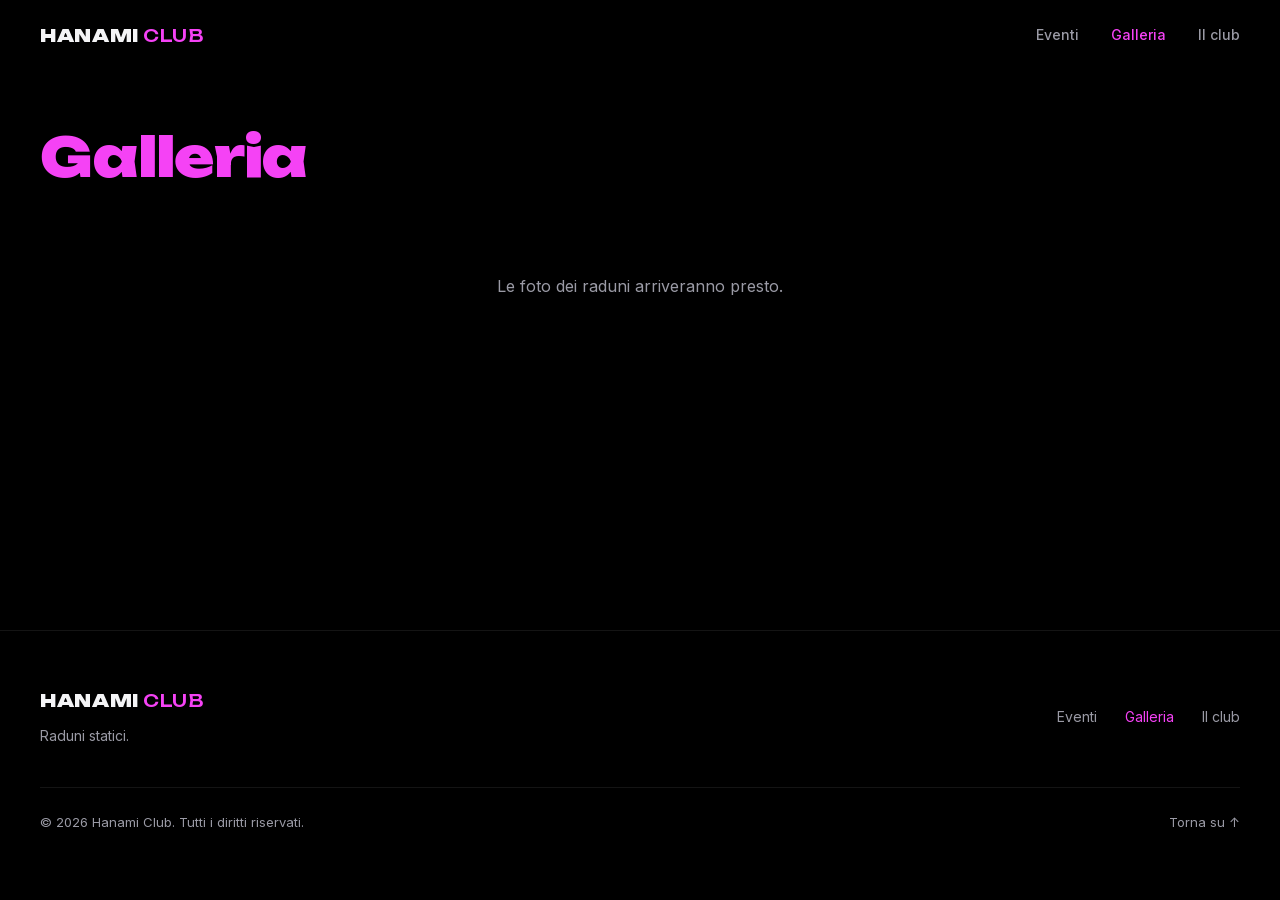
==== galleria.html @ 3991b8df "Pagina Galleria: anteprime per raduno e vista Vedi tutte Co-Authored-By: Claude Opus 5.5 <noreply@an" ====
<!doctype html>
<html lang="it">
<head>
  <meta charset="utf-8">
  <meta name="viewport" content="width=device-width, initial-scale=1">
  <title>Galleria — Hanami Club</title>
  <meta name="description" content="Le foto dei raduni Hanami Club a Gallarate.">
  <meta name="theme-color" content="#000000">
  <link rel="icon" href="data:image/svg+xml,%3Csvg xmlns='http://www.w3.org/2000/svg' viewBox='0 0 32 32'%3E%3Crect width='32' height='32' rx='6' fill='%23000'/%3E%3Cpath d='M16 6c2 3 2 6 0 9-2-3-2-6 0-9zm0 20c-2-3-2-6 0-9 2 3 2 6 0 9zM6 16c3-2 6-2 9 0-3 2-6 2-9 0zm20 0c-3 2-6 2-9 0 3-2 6-2 9 0z' fill='%23f542f5'/%3E%3C/svg%3E">
  <link rel="preload" href="fonts/inter-latin.woff2" as="font" type="font/woff2" crossorigin>
  <link rel="preload" href="fonts/unbounded-latin.woff2" as="font" type="font/woff2" crossorigin>
  <link rel="stylesheet" href="css/fonts.css">
  <link rel="stylesheet" href="css/style.css">
</head>
<body>

  <!-- NAV -->
  <header class="nav" id="top">
    <div class="container nav__inner">
      <a href="index.html" class="logo" aria-label="Hanami Club, vai alla home">
        <span class="logo__text">HANAMI<span>CLUB</span></span>
      </a>
      <nav class="nav__links" id="navLinks" aria-label="Navigazione principale">
        <a href="index.html#eventi">Eventi</a>
        <a href="galleria.html" aria-current="page">Galleria</a>
        <a href="index.html#club">Il club</a>
      </nav>
      <button class="nav__toggle" id="navToggle" aria-label="Apri menu" aria-expanded="false" aria-controls="navLinks">
        <span></span><span></span>
      </button>
    </div>
  </header>

  <main>
    <section class="section gallery" id="galleria">
      <div class="container" id="galleryRoot" aria-live="polite"></div>
    </section>
  </main>

  <!-- FOOTER -->
  <footer class="footer">
    <div class="container footer__inner">
      <div>
        <a href="index.html" class="logo">
          <span class="logo__text">HANAMI<span>CLUB</span></span>
        </a>
        <p class="footer__tag">Raduni statici.</p>
      </div>
      <nav class="footer__links" aria-label="Link footer">
        <a href="index.html#eventi">Eventi</a>
        <a href="galleria.html" aria-current="page">Galleria</a>
        <a href="index.html#club">Il club</a>
      </nav>
    </div>
    <div class="container footer__bottom">
      <span>© <span id="year"></span> Hanami Club. Tutti i diritti riservati.</span>
      <a href="#top">Torna su ↑</a>
    </div>
  </footer>

  <script src="js/nav.js"></script>
  <script src="js/eventi.js"></script>
  <script src="js/foto.js"></script>
  <script src="js/galleria.js"></script>
</body>
</html>
---- css/fonts.css ----
/* Font ospitati localmente (nessuna richiesta a Google).
   Inter e Unbounded: SIL Open Font License 1.1 — vedi fonts/OFL-*.txt */

/* Inter — latin */
@font-face {
  font-family: "Inter";
  font-style: normal;
  font-weight: 100 900;
  font-display: swap;
  src: url("../fonts/inter-latin.woff2") format("woff2");
  unicode-range: U+0000-00FF, U+0131, U+0152-0153, U+02BB-02BC, U+02C6, U+02DA, U+02DC, U+0304, U+0308, U+0329, U+2000-206F, U+20AC, U+2122, U+2191, U+2193, U+2212, U+2215, U+FEFF, U+FFFD;
}
/* Inter — latin-ext */
@font-face {
  font-family: "Inter";
  font-style: normal;
  font-weight: 100 900;
  font-display: swap;
  src: url("../fonts/inter-latin-ext.woff2") format("woff2");
  unicode-range: U+0100-02BA, U+02BD-02C5, U+02C7-02CC, U+02CE-02D7, U+02DD-02FF, U+0304, U+0308, U+0329, U+1D00-1DBF, U+1E00-1E9F, U+1EF2-1EFF, U+2020, U+20A0-20AB, U+20AD-20C4, U+2113, U+2C60-2C7F, U+A720-A7FF;
}
/* Unbounded — latin */
@font-face {
  font-family: "Unbounded";
  font-style: normal;
  font-weight: 200 900;
  font-display: swap;
  src: url("../fonts/unbounded-latin.woff2") format("woff2");
  unicode-range: U+0000-00FF, U+0131, U+0152-0153, U+02BB-02BC, U+02C6, U+02DA, U+02DC, U+0304, U+0308, U+0329, U+2000-206F, U+20AC, U+2122, U+2191, U+2193, U+2212, U+2215, U+FEFF, U+FFFD;
}
/* Unbounded — latin-ext */
@font-face {
  font-family: "Unbounded";
  font-style: normal;
  font-weight: 200 900;
  font-display: swap;
  src: url("../fonts/unbounded-latin-ext.woff2") format("woff2");
  unicode-range: U+0100-02BA, U+02BD-02C5, U+02C7-02CC, U+02CE-02D7, U+02DD-02FF, U+0304, U+0308, U+0329, U+1D00-1DBF, U+1E00-1E9F, U+1EF2-1EFF, U+2020, U+20A0-20AB, U+20AD-20C4, U+2113, U+2C60-2C7F, U+A720-A7FF;
}
---- css/style.css ----
/* =========================================================
   Hanami Club — Raduni auto
   Palette: nero + #f542f5
   ========================================================= */

:root {
  --pink: #f542f5;
  --pink-soft: rgba(245, 66, 245, 0.14);
  --pink-line: rgba(245, 66, 245, 0.35);
  --bg: #000;
  --surface: #0a0a0c;
  --surface-2: #121216;
  --line: rgba(255, 255, 255, 0.08);
  --text: #f4f4f6;
  --muted: #9a9aa5;
  --radius: 16px;
  --font-display: "Unbounded", system-ui, sans-serif;
  --font-body: "Inter", system-ui, -apple-system, sans-serif;
  --nav-h: 72px;
}

*, *::before, *::after { box-sizing: border-box; }

html { scroll-behavior: smooth; scroll-padding-top: var(--nav-h); }

body {
  margin: 0;
  background: var(--bg);
  color: var(--text);
  font-family: var(--font-body);
  font-size: 16px;
  line-height: 1.6;
  -webkit-font-smoothing: antialiased;
  overflow-x: hidden;
}

img, svg { display: block; max-width: 100%; }
a { color: inherit; text-decoration: none; }
button { font: inherit; color: inherit; cursor: pointer; }

::selection { background: var(--pink); color: #000; }

:focus-visible { outline: 2px solid var(--pink); outline-offset: 3px; border-radius: 6px; }

.container { width: min(1200px, 100% - 32px); margin-inline: auto; }

.sr-only {
  position: absolute; width: 1px; height: 1px; padding: 0; margin: -1px;
  overflow: hidden; clip: rect(0 0 0 0); white-space: nowrap; border: 0;
}

.text-pink { color: var(--pink); }

.eyebrow {
  display: inline-flex; align-items: center; gap: 8px;
  margin: 0 0 14px;
  font-size: 12px; font-weight: 600; letter-spacing: 0.18em; text-transform: uppercase;
  color: var(--pink);
}
.eyebrow .dot {
  width: 8px; height: 8px; border-radius: 50%; background: var(--pink);
  box-shadow: 0 0 12px var(--pink);
  animation: pulse 2s infinite;
}
@keyframes pulse { 50% { opacity: 0.35; } }

/* ---------- Buttons ---------- */
.btn {
  display: inline-flex; align-items: center; justify-content: center; gap: 8px;
  padding: 14px 26px;
  border: 1px solid transparent; border-radius: 999px;
  font-weight: 600; font-size: 15px; letter-spacing: 0.01em;
  transition: transform .2s ease, box-shadow .2s ease, background .2s ease, color .2s ease, border-color .2s ease;
  white-space: nowrap;
}
.btn:hover { transform: translateY(-2px); }
.btn--pink { background: var(--pink); color: #000; }
.btn--pink:hover { box-shadow: 0 10px 30px -8px var(--pink); }
.btn--ghost { border-color: rgba(255,255,255,.22); background: transparent; }
.btn--ghost:hover { border-color: var(--pink); color: var(--pink); }
.btn--sm { padding: 10px 18px; font-size: 14px; }
.btn--block { width: 100%; }
.btn[disabled] { opacity: .4; pointer-events: none; }

/* ---------- Nav ---------- */
.nav {
  position: fixed; inset: 0 0 auto; z-index: 50;
  height: var(--nav-h);
  transition: background .3s ease, border-color .3s ease;
  border-bottom: 1px solid transparent;
}
.nav.is-scrolled {
  background: rgba(0,0,0,.78);
  backdrop-filter: blur(14px); -webkit-backdrop-filter: blur(14px);
  border-bottom-color: var(--line);
}
.nav__inner { height: 100%; display: flex; align-items: center; justify-content: space-between; }

.logo { display: inline-flex; align-items: center; gap: 10px; }
.logo__text { font-family: var(--font-display); font-weight: 900; font-size: 17px; letter-spacing: 0.04em; }
.logo__text span { color: var(--pink); margin-left: 4px; font-weight: 500; }

.nav__links { display: flex; align-items: center; gap: 32px; }
.nav__links a:not(.btn) { font-size: 14px; font-weight: 500; color: var(--muted); transition: color .2s; }
.nav__links a:not(.btn):hover { color: var(--text); }

.nav__toggle {
  display: none; position: relative;
  width: 44px; height: 44px; border: 1px solid var(--line); border-radius: 12px; background: transparent;
}
.nav__toggle span {
  position: absolute; left: 12px; right: 12px; height: 2px; background: var(--text);
  transition: transform .3s ease, top .3s ease;
}
.nav__toggle span:first-child { top: 17px; }
.nav__toggle span:last-child { top: 25px; }
.nav__toggle[aria-expanded="true"] span:first-child { top: 21px; transform: rotate(45deg); }
.nav__toggle[aria-expanded="true"] span:last-child { top: 21px; transform: rotate(-45deg); }

/* ---------- Hero ---------- */
.hero {
  position: relative; isolation: isolate; overflow: hidden;
  min-height: 100svh;
  display: flex; align-items: center;
  padding: calc(var(--nav-h) + 48px) 0 72px;
}
.hero__petals { position: absolute; inset: 0; width: 100%; height: 100%; z-index: -1; pointer-events: none; }
.hero__glow {
  position: absolute; z-index: -3;
  width: 900px; height: 900px; right: -250px; top: -200px;
  background: radial-gradient(circle, rgba(245,66,245,.28), transparent 62%);
  filter: blur(20px);
}
.hero__grid {
  position: absolute; z-index: -2; left: -50%; right: -50%; bottom: 0; height: 45%;
  background-image:
    linear-gradient(var(--pink-line) 1px, transparent 1px),
    linear-gradient(90deg, var(--pink-line) 1px, transparent 1px);
  background-size: 64px 64px;
  transform: perspective(500px) rotateX(62deg);
  transform-origin: bottom;
  mask-image: linear-gradient(to top, #000 0%, transparent 90%);
  -webkit-mask-image: linear-gradient(to top, #000 0%, transparent 90%);
  animation: road 2.4s linear infinite;
}
@keyframes road { to { background-position: 0 64px, 0 0; } }

.hero__kanji {
  position: absolute; z-index: -2; right: 4%; top: 50%; transform: translateY(-50%);
  writing-mode: vertical-rl;
  font-size: clamp(110px, min(22vw, 36svh), 320px); font-weight: 900; line-height: 1; white-space: nowrap;
  color: transparent; -webkit-text-stroke: 1.5px rgba(245,66,245,.22);
  user-select: none;
}

.hero__content { position: relative; }
.hero__title {
  margin: 0 0 24px;
  font-family: var(--font-display); font-weight: 900;
  font-size: clamp(40px, 7.5vw, 96px); line-height: 1.02; letter-spacing: -0.02em;
}
.hero__title .text-pink { text-shadow: 0 0 40px rgba(245,66,245,.45); }
.hero__lead { max-width: 560px; margin: 0 0 36px; font-size: clamp(16px, 1.6vw, 19px); color: var(--muted); }
.hero__actions { display: flex; flex-wrap: wrap; gap: 12px; margin-bottom: 56px; }

.countdown {
  display: inline-flex; flex-wrap: wrap; align-items: center; gap: 24px 40px;
  padding: 20px 28px;
  border: 1px solid var(--line); border-radius: var(--radius);
  background: rgba(10,10,12,.7); backdrop-filter: blur(10px); -webkit-backdrop-filter: blur(10px);
}
.countdown__label { display: flex; flex-direction: column; }
.countdown__label span { font-size: 12px; letter-spacing: .14em; text-transform: uppercase; color: var(--muted); }
.countdown__label strong { font-family: var(--font-display); font-weight: 700; font-size: 17px; }
.countdown__timer { display: flex; gap: 20px; }
.countdown__timer div { display: flex; flex-direction: column; align-items: center; min-width: 48px; }
.countdown__timer span {
  font-family: var(--font-display); font-weight: 700; font-size: 30px; line-height: 1.1;
  color: var(--pink); font-variant-numeric: tabular-nums;
}
.countdown__timer small { font-size: 11px; text-transform: uppercase; letter-spacing: .1em; color: var(--muted); }

/* ---------- Marquee ---------- */
.marquee {
  overflow: hidden; background: var(--pink); color: #000;
  padding: 16px 0; transform: rotate(-1.5deg); margin: 0 -20px;
}
.marquee__track {
  display: flex; gap: 28px; width: max-content;
  animation: marquee 30s linear infinite;
  font-family: var(--font-display); font-weight: 900; font-size: 22px; text-transform: uppercase;
}
.marquee__track i { font-style: normal; }
@keyframes marquee { to { transform: translateX(-50%); } }

/* ---------- Sections ---------- */
.section { padding: 120px 0; }
.section__head {
  display: flex; flex-wrap: wrap; align-items: flex-end; justify-content: space-between; gap: 24px;
  margin-bottom: 48px;
}
.section__title {
  margin: 0;
  font-family: var(--font-display); font-weight: 900;
  font-size: clamp(30px, 4.6vw, 54px); line-height: 1.08; letter-spacing: -0.02em;
}

/* ---------- Event cards ---------- */
.events { display: grid; grid-template-columns: repeat(auto-fill, minmax(340px, 1fr)); gap: 20px; }
.events__empty { color: var(--muted); text-align: center; padding: 40px 0; }
.events-past { margin-top: 96px; }

.event {
  position: relative; overflow: hidden;
  display: flex; flex-direction: column;
  border: 1px solid var(--line); border-radius: var(--radius);
  background: var(--surface);
  transition: transform .3s ease, border-color .3s ease, box-shadow .3s ease;
  animation: cardIn .5s ease both;
}
.event:hover { transform: translateY(-6px); border-color: var(--pink-line); box-shadow: 0 24px 60px -30px rgba(245,66,245,.6); }
.event--past:hover { transform: none; border-color: var(--line); box-shadow: none; }
.event--past .event__visual { filter: grayscale(1); opacity: .55; }
.event--photo { color: inherit; }
.event--past.event--photo .event__visual { filter: none; opacity: 1; }
.event--past.event--photo:hover { transform: translateY(-6px); border-color: var(--pink-line); box-shadow: 0 24px 60px -30px rgba(245,66,245,.6); }
@keyframes cardIn { from { opacity: 0; transform: translateY(16px); } }

.event__visual {
  position: relative; height: 170px; overflow: hidden;
  background: var(--surface-2);
}
.event__visual svg { position: absolute; inset: 0; width: 100%; height: 100%; }
.event__cover { position: absolute; inset: 0; width: 100%; height: 100%; object-fit: cover; transition: transform .5s ease; }
.event--photo:hover .event__cover { transform: scale(1.04); }
.event__date {
  position: absolute; left: 16px; top: 16px;
  display: flex; flex-direction: column; align-items: center;
  min-width: 64px; padding: 8px 10px;
  border-radius: 12px; background: #000; border: 1px solid var(--pink-line);
}
.event__date strong { font-family: var(--font-display); font-size: 26px; line-height: 1; color: var(--pink); }
.event__date span { font-size: 11px; font-weight: 600; letter-spacing: .12em; text-transform: uppercase; margin-top: 4px; }

.tag {
  position: absolute; right: 16px; top: 16px;
  padding: 6px 12px; border-radius: 999px;
  background: rgba(0,0,0,.75); border: 1px solid var(--line);
  font-size: 11px; font-weight: 700; letter-spacing: .1em; text-transform: uppercase;
}
.tag--featured { background: var(--pink); color: #000; border-color: var(--pink); }

.event__body { display: flex; flex-direction: column; gap: 14px; padding: 22px; flex: 1; }
.event__title { margin: 0; font-family: var(--font-display); font-weight: 700; font-size: 20px; line-height: 1.2; }
.event__info { display: grid; gap: 6px; margin: 0; padding: 0; list-style: none; font-size: 14px; color: var(--muted); }
.event__info li { display: flex; align-items: center; gap: 8px; }
.event__info svg { width: 16px; height: 16px; flex: none; stroke: var(--pink); fill: none; stroke-width: 2; }

.event__foot { display: flex; align-items: center; justify-content: space-between; gap: 12px; margin-top: auto; padding-top: 6px; }
.event__price { font-family: var(--font-display); font-weight: 700; font-size: 18px; }
.event__price small { font-family: var(--font-body); font-weight: 500; font-size: 12px; color: var(--muted); }

/* ---------- Club ---------- */
.club { display: grid; grid-template-columns: 1.1fr 1fr; gap: 64px; align-items: start; }
.club__text p { color: var(--muted); max-width: 540px; }
.club__text .section__title { margin-bottom: 24px; }
.pillars { display: grid; gap: 16px; }
.pillar {
  padding: 28px; border: 1px solid var(--line); border-radius: var(--radius); background: var(--surface);
  transition: border-color .3s;
}
.pillar:hover { border-color: var(--pink-line); }
.pillar__num { font-family: var(--font-display); font-weight: 900; color: var(--pink); font-size: 14px; }
.pillar h3 { margin: 8px 0 6px; font-size: 19px; }
.pillar p { margin: 0; color: var(--muted); font-size: 15px; }

/* ---------- Messaggi form ---------- */
.form-msg { min-height: 1.6em; margin: 14px 0 0; font-size: 14px; color: var(--pink); }
.form-msg--error { color: #ff6b8b; margin: 0; }

/* ---------- Footer ---------- */
.footer { border-top: 1px solid var(--line); padding: 56px 0 28px; }
.footer__inner { display: flex; flex-wrap: wrap; align-items: center; justify-content: space-between; gap: 32px; }
.footer__tag { margin: 10px 0 0; color: var(--muted); font-size: 14px; }
.footer__links { display: flex; flex-wrap: wrap; gap: 28px; font-size: 14px; color: var(--muted); }
.footer__links a:hover { color: var(--pink); }
.footer__bottom {
  display: flex; flex-wrap: wrap; justify-content: space-between; gap: 12px;
  margin-top: 40px; padding-top: 24px; border-top: 1px solid var(--line);
  font-size: 13px; color: var(--muted);
}
.footer__bottom a:hover { color: var(--pink); }

/* ---------- Galleria ---------- */
.gallery { padding-top: calc(var(--nav-h) + 56px); min-height: 70svh; }
.nav__links a[aria-current="page"], .footer__links a[aria-current="page"] { color: var(--pink); }
.gallery__event { padding: 40px 0; border-top: 1px solid var(--line); }
.gallery__event:first-of-type { border-top: 0; padding-top: 0; }
.gallery__event-head { display: flex; flex-wrap: wrap; align-items: baseline; justify-content: space-between; gap: 8px 24px; margin-bottom: 20px; }
.gallery__event-head--page { margin: 18px 0 32px; flex-direction: column; align-items: flex-start; }
.gallery__event-title { margin: 0; font-family: var(--font-display); font-weight: 700; font-size: clamp(20px, 2.6vw, 28px); line-height: 1.2; }
.gallery__event-title::first-letter { text-transform: uppercase; }
.gallery__event-place { margin: 0; color: var(--muted); font-size: 14px; }
.gallery__grid { display: grid; grid-template-columns: repeat(3, 1fr); gap: 12px; }
.gallery__thumb {
  position: relative; display: block; padding: 0; border: 1px solid var(--line); border-radius: 12px;
  overflow: hidden; background: var(--surface-2); aspect-ratio: 1;
  transition: border-color .2s ease, transform .2s ease;
}
.gallery__thumb img { width: 100%; height: 100%; object-fit: cover; transition: transform .4s ease; }
.gallery__thumb:hover { border-color: var(--pink-line); }
.gallery__thumb:hover img { transform: scale(1.05); }
.gallery__more { margin-top: 20px; }
.gallery__back { display: inline-block; color: var(--muted); font-size: 14px; font-weight: 600; transition: color .2s; }
.gallery__back:hover { color: var(--pink); }

/* ---------- Modal ---------- */
.modal {
  width: min(520px, calc(100% - 32px)); max-height: calc(100svh - 32px);
  padding: 0; border: 1px solid var(--pink-line); border-radius: 20px;
  background: var(--surface); color: var(--text);
  box-shadow: 0 40px 120px -40px rgba(245,66,245,.6);
}
.modal::backdrop { background: rgba(0,0,0,.75); backdrop-filter: blur(6px); -webkit-backdrop-filter: blur(6px); }
.modal[open] { animation: modalIn .3s ease; }
@keyframes modalIn { from { opacity: 0; transform: translateY(20px) scale(.98); } }
.modal__close-form { position: absolute; top: 14px; right: 14px; margin: 0; }
.modal__close {
  width: 38px; height: 38px; border-radius: 50%;
  border: 1px solid var(--line); background: transparent; font-size: 22px; line-height: 1;
}
.modal__close:hover { border-color: var(--pink); color: var(--pink); }
.modal__body { padding: 36px 32px 32px; }
.modal__title { margin: 0 0 6px; font-family: var(--font-display); font-size: 24px; line-height: 1.2; padding-right: 40px; }
.modal__meta { margin: 0 0 24px; color: var(--muted); font-size: 14px; }
.modal__note { margin: 12px 0 0; color: var(--muted); font-size: 12px; text-align: center; }
.modal__success { text-align: center; }
.modal__success p { color: var(--muted); margin: 0 0 24px; }
.modal__check {
  display: inline-grid; place-items: center; width: 64px; height: 64px; margin-bottom: 16px;
  border-radius: 50%; background: var(--pink); color: #000; font-size: 30px; font-weight: 700;
}

.field { display: flex; flex-direction: column; gap: 6px; margin-bottom: 16px; flex: 1; min-width: 0; }
.field label { font-size: 13px; font-weight: 600; color: var(--muted); }
.field input, .field select {
  width: 100%; padding: 13px 14px;
  border: 1px solid var(--line); border-radius: 10px; background: #000; color: var(--text);
  font: inherit; font-size: 15px;
  transition: border-color .2s;
}
.field input:focus, .field select:focus { outline: none; border-color: var(--pink); }
.field input.is-invalid { border-color: #ff6b8b; }
.field-row { display: flex; gap: 12px; }
.check { display: flex; gap: 10px; align-items: flex-start; margin: 4px 0 16px; font-size: 14px; color: var(--muted); cursor: pointer; }
.check input { accent-color: var(--pink); width: 18px; height: 18px; margin-top: 2px; flex: none; }

/* ---------- Reveal ---------- */
.reveal { opacity: 0; transform: translateY(24px); transition: opacity .7s ease, transform .7s ease; }
.reveal.is-visible { opacity: 1; transform: none; }

/* ---------- Responsive ---------- */
@media (max-width: 960px) {
  .club { grid-template-columns: 1fr; gap: 40px; }
}

@media (max-width: 820px) {
  .nav__toggle { display: block; }
  .nav__links {
    position: fixed; inset: var(--nav-h) 0 auto 0;
    flex-direction: column; align-items: stretch; gap: 0;
    padding: 8px 16px 24px;
    background: rgba(0,0,0,.96); border-bottom: 1px solid var(--line);
    transform: translateY(-8px); opacity: 0; visibility: hidden;
    transition: opacity .25s ease, transform .25s ease, visibility .25s;
  }
  .nav__links.is-open { opacity: 1; transform: none; visibility: visible; }
  .nav__links a:not(.btn) { padding: 16px 0; font-size: 17px; color: var(--text); border-bottom: 1px solid var(--line); }
  .nav.menu-open { background: #000; }
}

@media (max-width: 600px) {
  .section { padding: 80px 0; }
  .events-past { margin-top: 64px; }
  .events { grid-template-columns: 1fr; }
  .hero__kanji { opacity: .5; right: -8%; }
  .countdown { padding: 18px; gap: 16px; width: 100%; }
  .countdown__timer { gap: 10px; width: 100%; justify-content: space-between; }
  .countdown__timer span { font-size: 24px; }
  .field-row { flex-direction: column; gap: 0; }
  .modal__body { padding: 32px 20px 24px; }
  .marquee__track { font-size: 18px; }
  .gallery__grid { grid-template-columns: repeat(2, 1fr); gap: 8px; }
  .gallery { padding-top: calc(var(--nav-h) + 32px); }
}

@media (prefers-reduced-motion: reduce) {
  *, *::before, *::after { animation-duration: .01ms !important; animation-iteration-count: 1 !important; transition-duration: .01ms !important; }
  html { scroll-behavior: auto; }
  .reveal { opacity: 1; transform: none; }
}
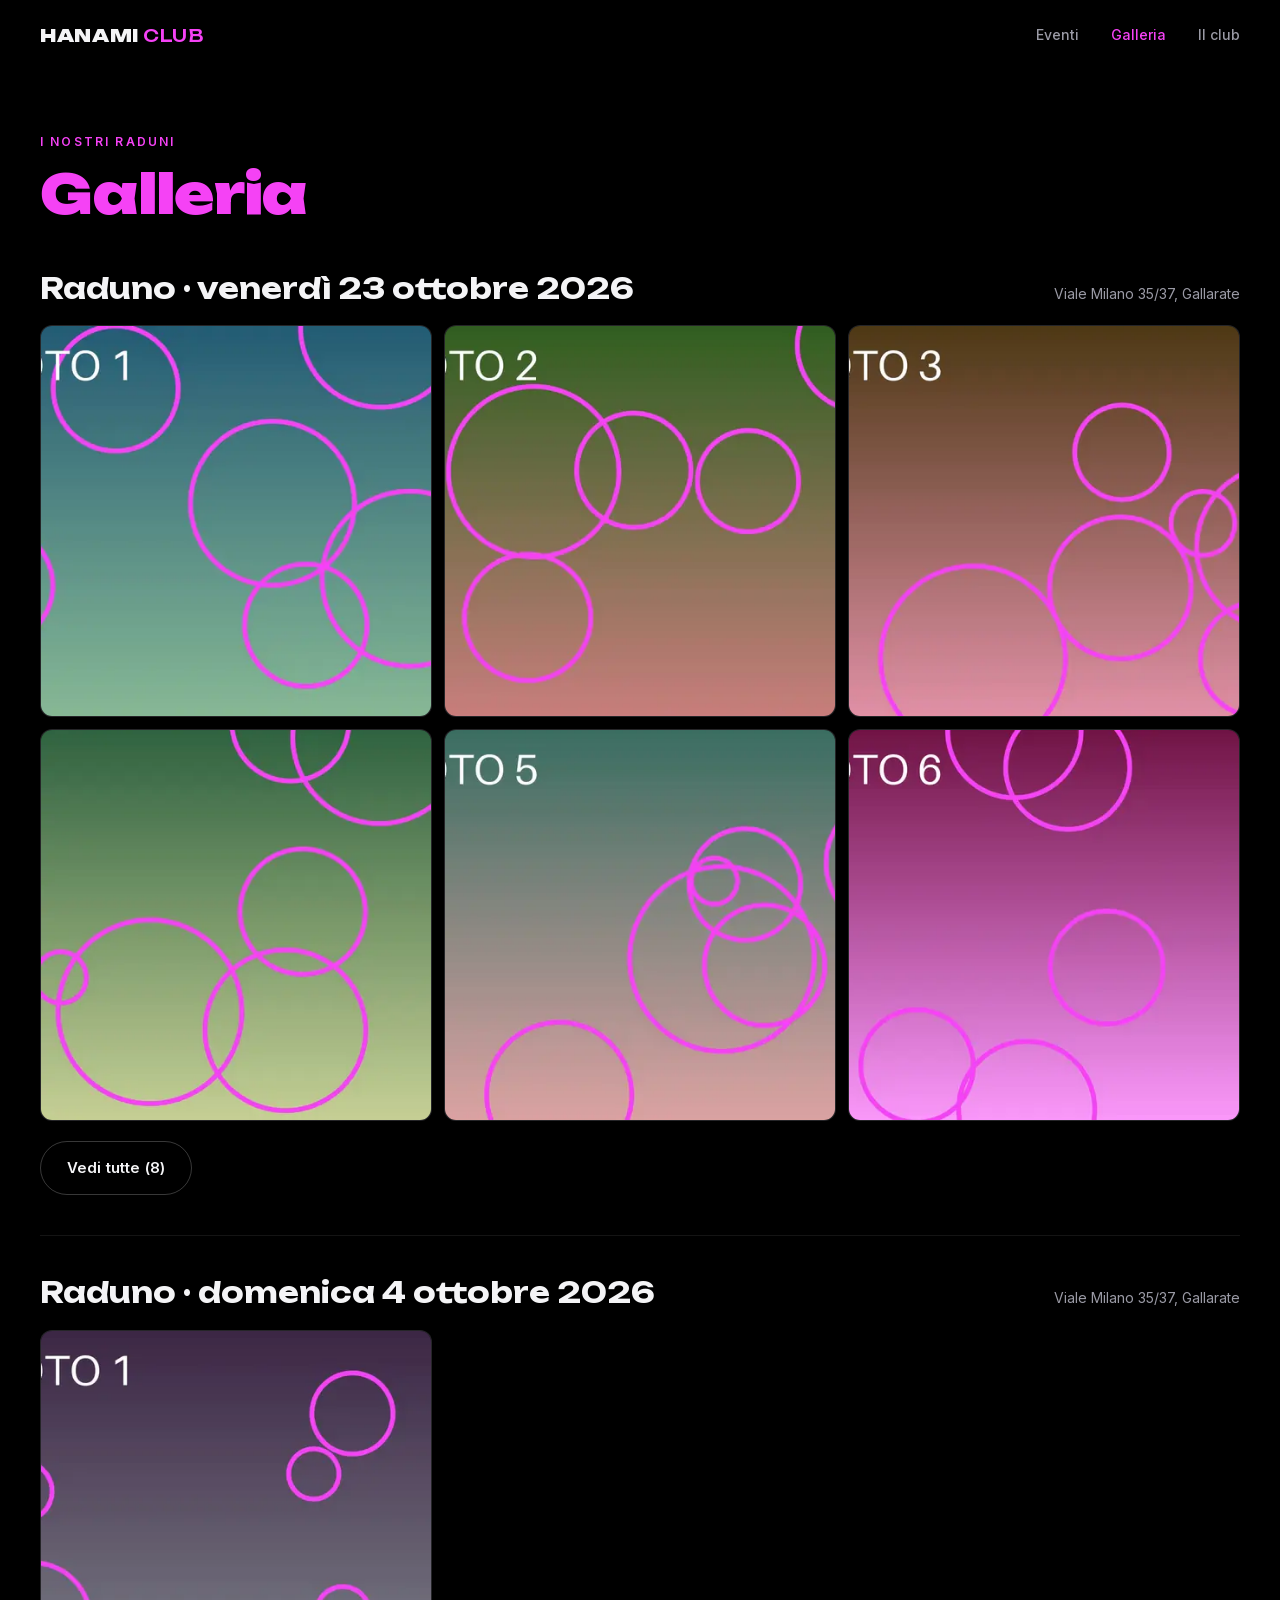
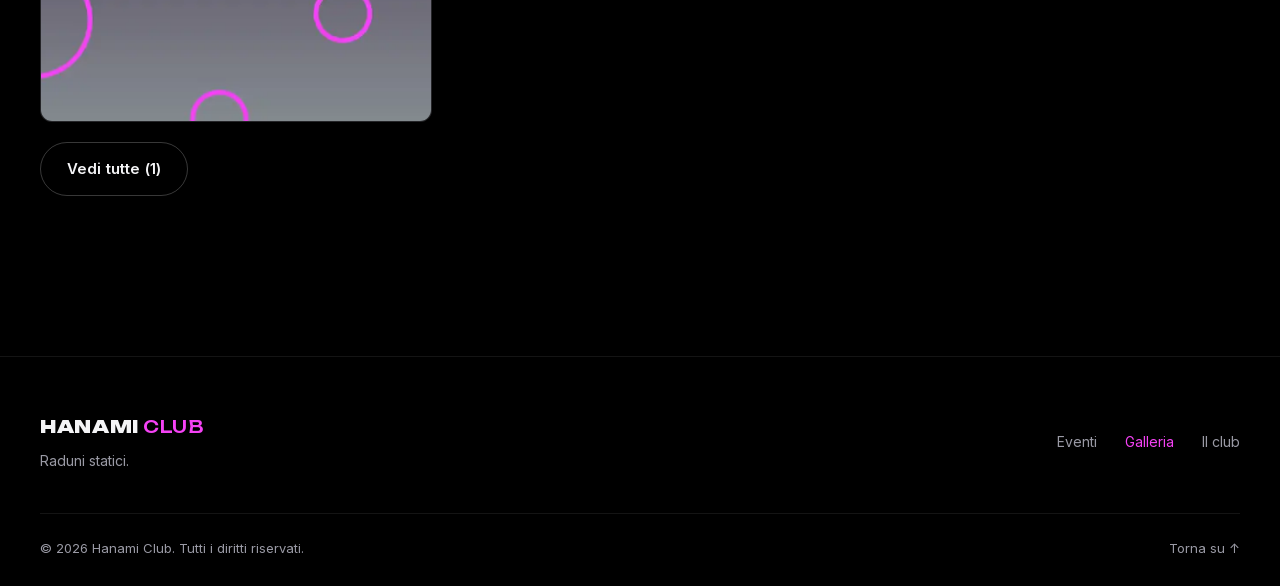
==== commit d9781c22: "Galleria: tolto il riferimento a Gallarate dalla descrizione Co-Authored-By: Claude Opus 5.5 <norepl" ====
--- a/galleria.html
+++ b/galleria.html
@@ -4,7 +4,7 @@
   <meta charset="utf-8">
   <meta name="viewport" content="width=device-width, initial-scale=1">
   <title>Galleria — Hanami Club</title>
-  <meta name="description" content="Le foto dei raduni Hanami Club a Gallarate.">
+  <meta name="description" content="Le foto dei raduni Hanami Club.">
   <meta name="theme-color" content="#000000">
   <link rel="icon" href="data:image/svg+xml,%3Csvg xmlns='http://www.w3.org/2000/svg' viewBox='0 0 32 32'%3E%3Crect width='32' height='32' rx='6' fill='%23000'/%3E%3Cpath d='M16 6c2 3 2 6 0 9-2-3-2-6 0-9zm0 20c-2-3-2-6 0-9 2 3 2 6 0 9zM6 16c3-2 6-2 9 0-3 2-6 2-9 0zm20 0c-3 2-6 2-9 0 3-2 6-2 9 0z' fill='%23f542f5'/%3E%3C/svg%3E">
   <link rel="preload" href="fonts/inter-latin.woff2" as="font" type="font/woff2" crossorigin>
@@ -33,7 +33,7 @@
 
   <main>
     <section class="section gallery" id="galleria">
-      <div class="container" id="galleryRoot" aria-live="polite"></div>
+      <div class="container" id="galleryRoot"></div>
     </section>
   </main>
 
@@ -58,6 +58,17 @@
     </div>
   </footer>
 
+  <!-- VISORE -->
+  <dialog class="viewer" id="viewer" aria-label="Foto">
+    <button class="viewer__btn viewer__close" type="button" aria-label="Chiudi">×</button>
+    <figure class="viewer__stage">
+      <img class="viewer__img" id="viewerImg" alt="">
+    </figure>
+    <button class="viewer__btn viewer__prev" type="button" aria-label="Foto precedente">‹</button>
+    <button class="viewer__btn viewer__next" type="button" aria-label="Foto successiva">›</button>
+    <p class="viewer__count" id="viewerCount" aria-live="polite"></p>
+  </dialog>
+
   <script src="js/nav.js"></script>
   <script src="js/eventi.js"></script>
   <script src="js/foto.js"></script>
--- a/css/style.css
+++ b/css/style.css
@@ -314,6 +314,31 @@
 .gallery__back { display: inline-block; color: var(--muted); font-size: 14px; font-weight: 600; transition: color .2s; }
 .gallery__back:hover { color: var(--pink); }
 
+/* ---------- Visore ---------- */
+.viewer {
+  width: 100vw; height: 100svh; max-width: none; max-height: none; margin: 0; padding: 0;
+  border: 0; background: rgba(0,0,0,.92); color: var(--text);
+}
+.viewer[open] { display: grid; grid-template-rows: 64px 1fr 56px; place-items: center; animation: modalIn .25s ease; }
+.viewer::backdrop { background: rgba(0,0,0,.6); }
+.viewer__stage { grid-row: 2; margin: 0; width: 100%; height: 100%; display: grid; place-items: center; padding: 0 72px; min-height: 0; }
+.viewer__img {
+  max-width: 100%; max-height: calc(100svh - 120px); width: auto; height: auto; object-fit: contain;
+  border-radius: 8px; user-select: none; touch-action: pan-y pinch-zoom;
+}
+.viewer__count { grid-row: 3; margin: 0; color: var(--muted); font-size: 14px; font-variant-numeric: tabular-nums; }
+.viewer__btn {
+  display: grid; place-items: center; width: 48px; height: 48px; border-radius: 50%;
+  border: 1px solid var(--line); background: rgba(10,10,12,.7); font-size: 28px; line-height: 1;
+  transition: border-color .2s, color .2s, opacity .2s;
+}
+.viewer__btn:hover { border-color: var(--pink); color: var(--pink); }
+.viewer__btn:disabled { opacity: .25; pointer-events: none; }
+.viewer__close { position: absolute; top: 12px; right: 16px; font-size: 24px; }
+.viewer__prev, .viewer__next { position: absolute; top: 50%; transform: translateY(-50%); }
+.viewer__prev { left: 16px; }
+.viewer__next { right: 16px; }
+
 /* ---------- Modal ---------- */
 .modal {
   width: min(520px, calc(100% - 32px)); max-height: calc(100svh - 32px);
@@ -392,6 +417,8 @@
   .marquee__track { font-size: 18px; }
   .gallery__grid { grid-template-columns: repeat(2, 1fr); gap: 8px; }
   .gallery { padding-top: calc(var(--nav-h) + 32px); }
+  .viewer__stage { padding: 0 8px; }
+  .viewer__prev, .viewer__next { top: auto; bottom: 4px; transform: none; }
 }
 
 @media (prefers-reduced-motion: reduce) {
